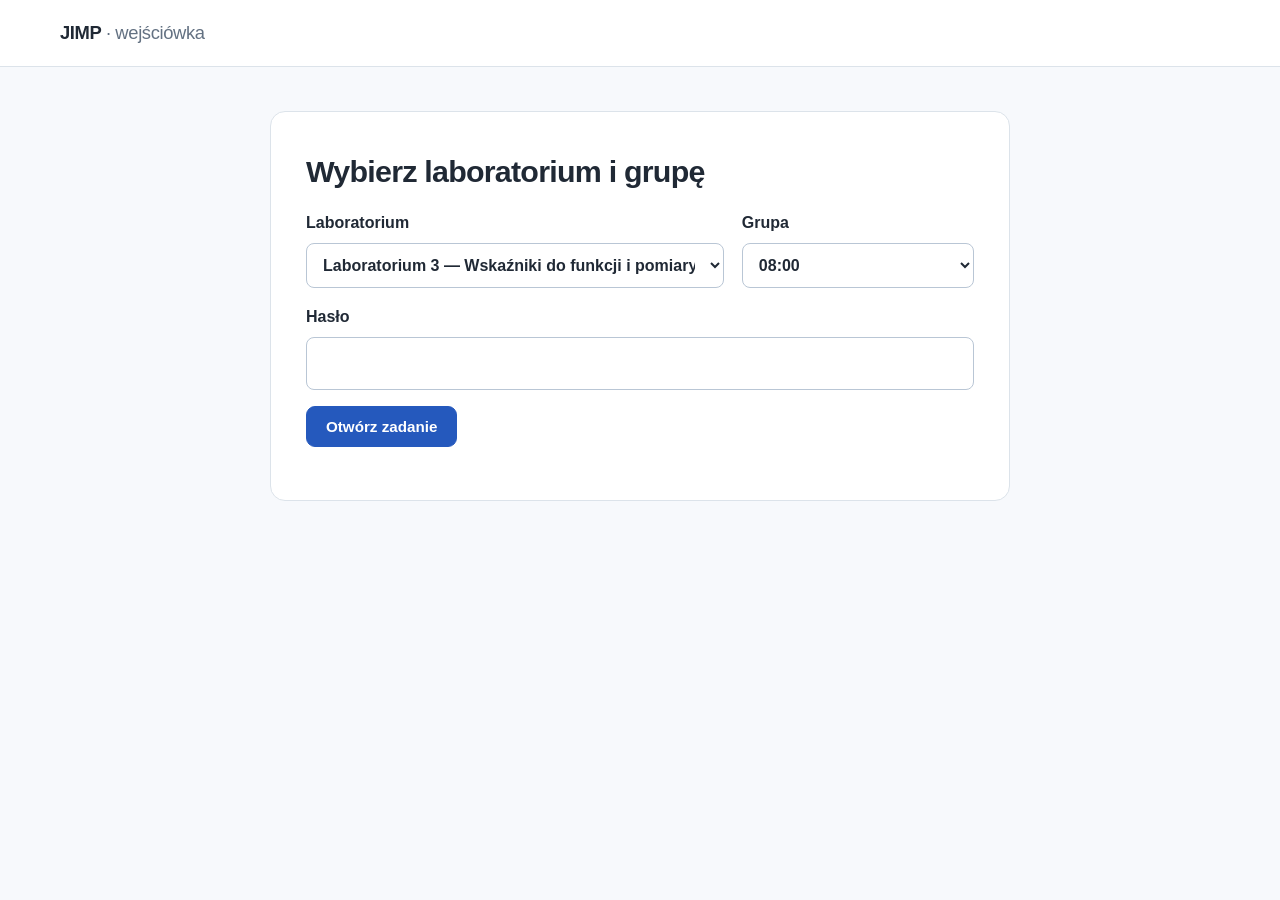
==== teacher.html @ 9ec42d4b "make website" ====
<!doctype html>
<html lang="pl">
<head>
  <meta charset="utf-8"><meta name="viewport" content="width=device-width,initial-scale=1">
  <title>Wejściówka — JIMP</title><link rel="stylesheet" href="assets/style.css">
</head>
<body class="teacher-body">
<header class="topbar"><div class="shell"><span class="brand">JIMP <span>· wejściówka</span></span></div></header>
<main class="shell teacher-shell">
  <section id="login" class="login-card">
    <h1>Wybierz laboratorium i grupę</h1>
    <div class="form-grid">
      <label>Laboratorium<select id="lab" autocomplete="off"></select></label>
      <label>Grupa<select id="group" autocomplete="off"><option value="08">08:00</option><option value="10">10:00</option><option value="12">12:00</option></select></label>
    </div>
    <label>Hasło<input id="password" type="password" autocomplete="off"></label>
    <button id="unlock" class="button" type="button">Otwórz zadanie</button>
    <p id="error" class="error" role="alert" aria-live="polite"></p>
  </section>
  <div id="presentation" hidden>
    <div class="presentation-toolbar"><span id="group-label" aria-live="polite"></span><div class="action-row"><button id="fullscreen" class="button secondary" type="button">Pełny ekran</button><button id="lock" class="button secondary" type="button">Zablokuj</button></div></div>
    <article id="slide" class="question-sheet"></article>
  </div>
</main>
<script src="assets/teacher.js" defer></script>
</body>
</html>
---- assets/style.css ----
:root {color-scheme:light;--ink:#202935;--muted:#637182;--border:#dce3ea;--paper:#fff;--background:#f7f9fc;--accent:#2559bd;--accent-deep:#17458f;--soft:#eaf1ff;--mono-bg:#171d28;--mono:#ecf1f9;font-family:Inter,"Segoe UI",Arial,sans-serif;}
*{box-sizing:border-box} html{scroll-behavior:smooth} body{margin:0;background:var(--background);color:var(--ink);line-height:1.65;font-size:16px}
a{color:var(--accent)} a:hover{text-decoration-thickness:2px} code,pre,textarea{font-family:Consolas,"Liberation Mono",monospace}
code{font-size:.92em} p{margin:0 0 1rem} h1,h2,h3{line-height:1.22;letter-spacing:-.025em} h1{font-size:clamp(2.1rem,4.5vw,3.35rem);margin:.35rem 0 1.25rem} h2{font-size:1.65rem;margin:0 0 1rem}h3{font-size:1.2rem;margin:2rem 0 .65rem}li{margin-bottom:.55rem}
.shell{width:min(1160px,calc(100% - 48px));margin:0 auto}
.topbar{border-bottom:1px solid var(--border);background:var(--paper)}.topbar .shell{min-height:66px;display:flex;justify-content:space-between;align-items:center;gap:20px}.brand{font-size:1.15rem;letter-spacing:-.02em;font-weight:800;text-decoration:none;color:var(--ink)}.brand span{font-weight:500;color:var(--muted)}.toplink{font-size:.92rem;text-decoration:none;font-weight:600}
.landing{padding:72px 0}.eyebrow,.section-kicker{font-size:.75rem;text-transform:uppercase;font-weight:800;letter-spacing:.13em;color:var(--accent)}.intro{font-size:1.12rem;line-height:1.65;color:var(--muted);max-width:750px}.lab-list{display:grid;gap:14px;margin-top:34px;max-width:840px}.lab-card{display:flex;align-items:center;gap:20px;padding:25px 28px;background:var(--paper);border:1px solid var(--border);border-radius:16px;text-decoration:none;color:var(--ink);box-shadow:0 3px 12px #142a4a08;transition:transform .15s,border-color .15s}.lab-card:hover{transform:translateY(-2px);border-color:#9ab8ef}.lab-number{white-space:nowrap;color:var(--accent);background:var(--soft);font-size:.77rem;font-weight:800;border-radius:8px;padding:8px 10px}.lab-card strong{flex:1;font-size:1.13rem}.card-arrow{font-size:1.6rem;color:var(--accent)}
.lesson{padding-top:50px;padding-bottom:96px}.lesson>.intro{max-width:900px;margin-bottom:35px}.lesson-layout{display:grid;grid-template-columns:minmax(0,1fr) 218px;gap:32px;align-items:start}.lesson-main{min-width:0}.section-block{padding:34px 38px;margin-bottom:24px;background:var(--paper);border:1px solid var(--border);border-radius:16px;box-shadow:0 2px 8px #142a4a05;scroll-margin-top:25px}.section-kicker{margin-bottom:12px}.steps{padding-left:25px}.lesson-toc{position:sticky;top:30px;display:flex;flex-direction:column;gap:4px;padding:22px;background:var(--paper);border:1px solid var(--border);border-radius:14px}.lesson-toc a{display:block;text-decoration:none;font-size:.88rem;color:var(--muted);padding:7px 4px}.lesson-toc a:hover{color:var(--accent)}.toc-label{font-size:.75rem;text-transform:uppercase;letter-spacing:.08em;font-weight:800;color:var(--muted);margin-bottom:8px}
.note{border:1px solid #d3e0fd;background:#f3f7ff;border-left:4px solid #6795e9;border-radius:8px;padding:16px 20px;margin:20px 0}.note strong{font-size:.93rem}.note p:last-child{margin-bottom:0}.note.warning{border-color:#ead8ac;background:#fff9ec;border-left-color:#d3a548}
.download-strip{display:flex;gap:20px;justify-content:space-between;align-items:center;background:#f7f9fd;border:1px solid var(--border);border-radius:12px;padding:20px 22px;margin:22px 0}.download-strip.primary{background:#eef5ff;border-color:#bad1f8}.download-strip p{font-size:.9rem;margin:.2rem 0 0;color:var(--muted)}
.button{display:inline-flex;align-items:center;justify-content:center;gap:8px;border:1px solid var(--accent);border-radius:9px;padding:11px 19px;background:var(--accent);font-size:.95rem;font-weight:700;text-decoration:none;color:#fff;cursor:pointer;white-space:nowrap}.button:hover{background:var(--accent-deep);color:#fff}.button.small{font-size:.85rem;padding:9px 14px}.button.secondary{background:white;color:var(--ink);border-color:#bac7d7}.button.secondary:hover{background:#f4f8fe}.button:disabled{opacity:.5;cursor:wait}
.code-box{background:var(--mono-bg);color:var(--mono);border-radius:12px;overflow:hidden;margin:14px 0 20px}.code-header{display:flex;align-items:center;justify-content:space-between;gap:15px;color:#a8b9d0;border-bottom:1px solid #ffffff20;padding:9px 17px;font:12px "Segoe UI",sans-serif}.copy-btn{color:#b7cffc;background:transparent;border:1px solid #7890ab6c;border-radius:5px;cursor:pointer;padding:5px 10px;font-size:12px}.code-box pre{padding:20px;margin:0;overflow-x:auto;font-size:14px;line-height:1.6;tab-size:4;white-space:pre}.code-box code{font-size:inherit;line-height:inherit}.formula-grid{display:grid;grid-template-columns:repeat(2,minmax(0,1fr));gap:12px;margin:16px 0}.formula{padding:18px;background:#f5f7fb;border:1px solid var(--border);border-radius:10px}.formula span{font-size:.83rem;color:var(--muted);display:block}.formula strong{font-size:1.2rem}
.muted{color:var(--muted)}.notes-section label{display:block;margin-bottom:14px;font-size:.9rem}.scratch{display:block;width:100%;border:1px solid #414e61;background:var(--mono-bg);color:var(--mono);border-radius:12px;min-height:230px;padding:18px;font-size:15px;line-height:1.6;resize:vertical}.smallprint{font-size:.8rem;margin-top:10px}
.teacher-shell{padding-top:44px;padding-bottom:70px}.login-card{background:var(--paper);border:1px solid var(--border);border-radius:15px;padding:35px;max-width:740px;margin:auto}.login-card h1{font-size:1.9rem}.login-card label{font-weight:650;display:flex;flex-direction:column;gap:7px;margin-bottom:16px}.login-card select,.login-card input{display:block;width:100%;padding:12px;border:1px solid #b9c6d5;border-radius:8px;font:inherit;background:#fff;color:var(--ink)}.form-grid{display:grid;grid-template-columns:1.8fr 1fr;gap:18px}.error{color:#a32235;font-weight:600;margin-top:18px}.presentation-toolbar{display:flex;justify-content:space-between;align-items:center;gap:20px;flex-wrap:wrap;margin-bottom:20px}.presentation-toolbar>span{font-size:.93rem;color:var(--muted);font-weight:700}.action-row{display:flex;gap:10px}.question-sheet{padding:clamp(24px,4vw,56px);background:#fff;border:1px solid var(--border);border-radius:16px;font-size:clamp(1.18rem,2.3vw,1.8rem);line-height:1.48}.question-sheet h1{font-size:clamp(2rem,3.5vw,3.2rem);margin-top:0}.question-sheet h2{font-size:clamp(1.15rem,2vw,1.55rem);margin:1.6rem 0 .5rem}.question-sheet li{margin:.4rem 0}.question-sheet .example{font-family:Consolas,monospace;font-size:clamp(1.2rem,2vw,1.65rem);white-space:pre-wrap;margin-bottom:.25rem}.question-sheet .task-text{line-height:1.48}
[hidden]{display:none!important}#presentation:fullscreen{background:var(--background);padding:3.5vh 4vw;overflow-y:auto}#presentation:fullscreen .question-sheet{font-size:clamp(1.4rem,2.3vw,2.4rem)}
@media(max-width:860px){.lesson-layout{grid-template-columns:1fr}.lesson-toc{position:static;order:-1;flex-direction:row;flex-wrap:wrap}.lesson-toc a{padding:5px}.section-block{padding:27px 24px}}@media(max-width:600px){.shell{width:min(100% - 30px,1160px)}.landing{padding-top:45px}.toplink{font-size:.8rem}.lab-card{padding:18px;gap:12px;flex-wrap:wrap}.download-strip{align-items:flex-start;flex-direction:column}.formula-grid,.form-grid{grid-template-columns:1fr}.lesson{padding-top:35px}.section-block{padding:22px 18px}.login-card{padding:23px}.action-row{flex-wrap:wrap}}
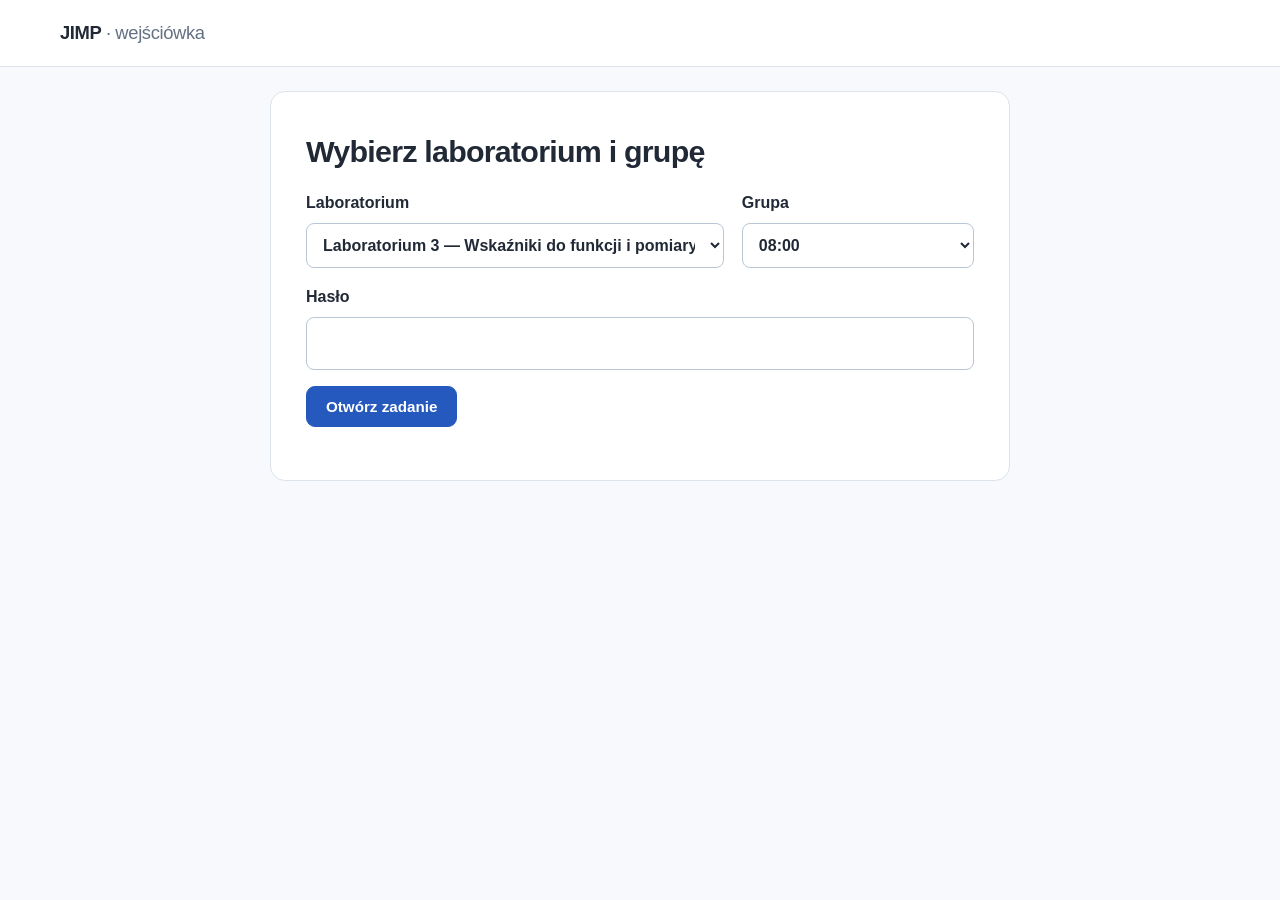
==== commit e98063ab: "add: lab4, fix: viewing quicktest" ====
--- a/teacher.html
+++ b/teacher.html
@@ -3,6 +3,8 @@
 <head>
   <meta charset="utf-8"><meta name="viewport" content="width=device-width,initial-scale=1">
   <title>Wejściówka — JIMP</title><link rel="stylesheet" href="assets/style.css">
+  <link rel="stylesheet" href="assets/teacher-projector.css">
+  <link rel="shortcut icon" type="image/x-icon" href="favicon.ico">
 </head>
 <body class="teacher-body">
 <header class="topbar"><div class="shell"><span class="brand">JIMP <span>· wejściówka</span></span></div></header>
--- a/assets/style.css
+++ b/assets/style.css
@@ -14,3 +14,11 @@
 .teacher-shell{padding-top:44px;padding-bottom:70px}.login-card{background:var(--paper);border:1px solid var(--border);border-radius:15px;padding:35px;max-width:740px;margin:auto}.login-card h1{font-size:1.9rem}.login-card label{font-weight:650;display:flex;flex-direction:column;gap:7px;margin-bottom:16px}.login-card select,.login-card input{display:block;width:100%;padding:12px;border:1px solid #b9c6d5;border-radius:8px;font:inherit;background:#fff;color:var(--ink)}.form-grid{display:grid;grid-template-columns:1.8fr 1fr;gap:18px}.error{color:#a32235;font-weight:600;margin-top:18px}.presentation-toolbar{display:flex;justify-content:space-between;align-items:center;gap:20px;flex-wrap:wrap;margin-bottom:20px}.presentation-toolbar>span{font-size:.93rem;color:var(--muted);font-weight:700}.action-row{display:flex;gap:10px}.question-sheet{padding:clamp(24px,4vw,56px);background:#fff;border:1px solid var(--border);border-radius:16px;font-size:clamp(1.18rem,2.3vw,1.8rem);line-height:1.48}.question-sheet h1{font-size:clamp(2rem,3.5vw,3.2rem);margin-top:0}.question-sheet h2{font-size:clamp(1.15rem,2vw,1.55rem);margin:1.6rem 0 .5rem}.question-sheet li{margin:.4rem 0}.question-sheet .example{font-family:Consolas,monospace;font-size:clamp(1.2rem,2vw,1.65rem);white-space:pre-wrap;margin-bottom:.25rem}.question-sheet .task-text{line-height:1.48}
 [hidden]{display:none!important}#presentation:fullscreen{background:var(--background);padding:3.5vh 4vw;overflow-y:auto}#presentation:fullscreen .question-sheet{font-size:clamp(1.4rem,2.3vw,2.4rem)}
 @media(max-width:860px){.lesson-layout{grid-template-columns:1fr}.lesson-toc{position:static;order:-1;flex-direction:row;flex-wrap:wrap}.lesson-toc a{padding:5px}.section-block{padding:27px 24px}}@media(max-width:600px){.shell{width:min(100% - 30px,1160px)}.landing{padding-top:45px}.toplink{font-size:.8rem}.lab-card{padding:18px;gap:12px;flex-wrap:wrap}.download-strip{align-items:flex-start;flex-direction:column}.formula-grid,.form-grid{grid-template-columns:1fr}.lesson{padding-top:35px}.section-block{padding:22px 18px}.login-card{padding:23px}.action-row{flex-wrap:wrap}}
+
+/* Markdown-generated laboratory content */
+#lab-intro{max-width:900px;margin-bottom:35px}
+#lab-intro p{font-size:1.12rem;line-height:1.65;color:var(--muted);margin:0 0 1rem}
+.md-quote{margin:18px 0;border-left:3px solid #9babc0;background:#f7f9fc;padding:12px 18px}
+.md-quote p:last-child{margin-bottom:0}
+.markdown-image{display:block;max-width:100%;height:auto;border-radius:10px;margin:16px 0}
+.load-error{color:#a32235;font-weight:600;background:#fff3f4;padding:18px;border-radius:10px}
--- a/assets/teacher-projector.css
+++ b/assets/teacher-projector.css
@@ -0,0 +1,125 @@
+/* JIMP Wejściówka — wide, compact, projector-oriented layout.
+   Only applies to the teacher page; does not affect student labs. */
+.teacher-body .teacher-shell {
+  width: min(1560px, calc(100% - 70px));
+  padding-top: 24px;
+  padding-bottom: 36px;
+}
+
+.teacher-body .presentation-toolbar { margin-bottom: 12px; }
+
+.teacher-body .question-sheet {
+  display: grid;
+  gap: clamp(12px, 1.15vw, 19px);
+  padding: clamp(18px, 2vw, 32px);
+  font-size: clamp(1.03rem, 1.35vw, 1.4rem);
+  line-height: 1.4;
+}
+.teacher-body .question-sheet h1 {
+  font-size: clamp(1.75rem, 2.65vw, 2.75rem);
+  line-height: 1.13;
+  margin: 0;
+}
+.teacher-body .question-sheet .task-text {
+  margin: 0;
+  line-height: 1.4;
+}
+.teacher-body .question-layout {
+  display: grid;
+  grid-template-columns: minmax(0, 1.07fr) minmax(0, 1fr);
+  gap: clamp(12px, 1.2vw, 19px);
+  align-items: stretch;
+  min-width: 0;
+}
+.teacher-body .question-layout.one-panel { grid-template-columns: 1fr; }
+.teacher-body .question-panel {
+  border: 1px solid var(--border, #dce3ea);
+  border-radius: 11px;
+  background: #f7f9fc;
+  padding: clamp(13px, 1.3vw, 19px);
+  min-width: 0;
+}
+.teacher-body .question-panel h2,
+.teacher-body .question-example h2 {
+  font-size: clamp(1.06rem, 1.42vw, 1.45rem);
+  line-height: 1.25;
+  margin: 0 0 10px;
+}
+.teacher-body .question-code-box {
+  background: #171d28;
+  color: #ecf1f9;
+  border-radius: 9px;
+  overflow: hidden;
+}
+.teacher-body .question-code-section + .question-code-section {
+  border-top: 1px solid #ffffff30;
+}
+.teacher-body .question-code-label {
+  padding: 8px 13px 2px;
+  color: #b8cae5;
+  font-size: clamp(.78rem, .9vw, .95rem);
+  font-weight: 600;
+}
+.teacher-body .question-code-section pre {
+  padding: 6px 13px 12px;
+  margin: 0;
+  font-size: clamp(.9rem, 1.18vw, 1.27rem);
+  line-height: 1.42;
+  white-space: pre-wrap;
+  overflow-wrap: anywhere;
+  tab-size: 4;
+}
+.teacher-body .question-code-section code { font-size: inherit; }
+.teacher-body .requirements-panel ul {
+  padding-left: 1.22em;
+  margin: 4px 0 0;
+}
+.teacher-body .requirements-panel li {
+  margin: 0 0 .6em;
+  padding-left: .08em;
+}
+.teacher-body .requirements-panel li:last-child { margin-bottom: 0; }
+.teacher-body .question-example {
+  border: 1px solid var(--border, #dce3ea);
+  border-radius: 11px;
+  padding: clamp(12px, 1.2vw, 18px);
+}
+.teacher-body .question-example h2 { margin-bottom: 6px; }
+.teacher-body .question-example-grid {
+  display: grid;
+  grid-template-columns: minmax(0, 1fr) minmax(0, 1fr);
+  gap: 10px 20px;
+}
+.teacher-body .question-example-value {
+  display: flex;
+  gap: 10px;
+  align-items: baseline;
+  min-width: 0;
+}
+.teacher-body .question-example-value strong { white-space: nowrap; }
+.teacher-body .question-example-value code {
+  font-size: clamp(.9rem, 1.16vw, 1.25rem);
+  overflow-wrap: anywhere;
+  min-width: 0;
+}
+/* Override the old fullscreen rule's enlarged font so it doesn't overflow. */
+#presentation:fullscreen {
+  height: 100vh;
+  padding: clamp(14px, 2vw, 32px);
+  overflow-y: auto;
+}
+#presentation:fullscreen .question-sheet {
+  max-width: 1580px;
+  margin: 0 auto;
+  font-size: clamp(1.1rem, 1.4vw, 1.5rem);
+}
+#presentation:fullscreen .presentation-toolbar {
+  max-width: 1580px;
+  margin-left: auto;
+  margin-right: auto;
+}
+@media (max-width: 900px) {
+  .teacher-body .question-layout,
+  .teacher-body .question-example-grid { grid-template-columns: 1fr; }
+  .teacher-body .teacher-shell { width: min(100% - 28px, 1560px); }
+}
